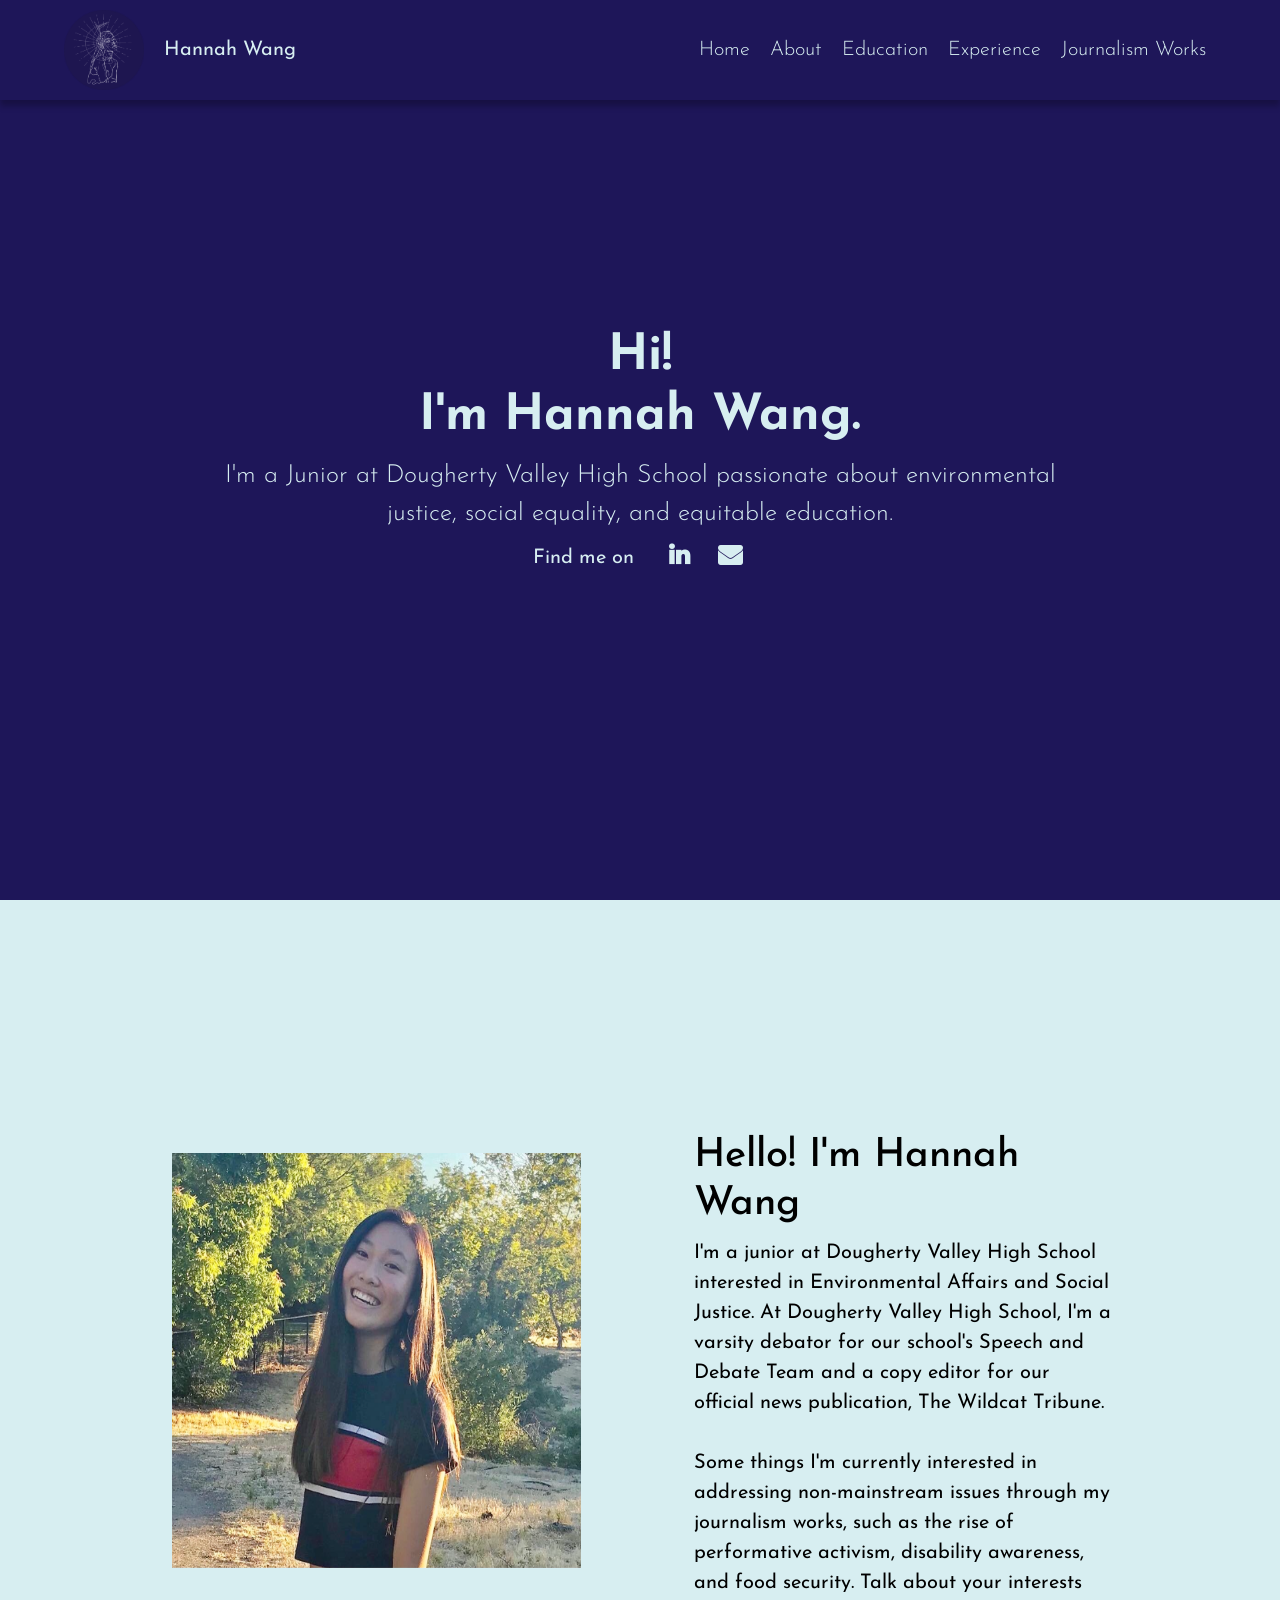
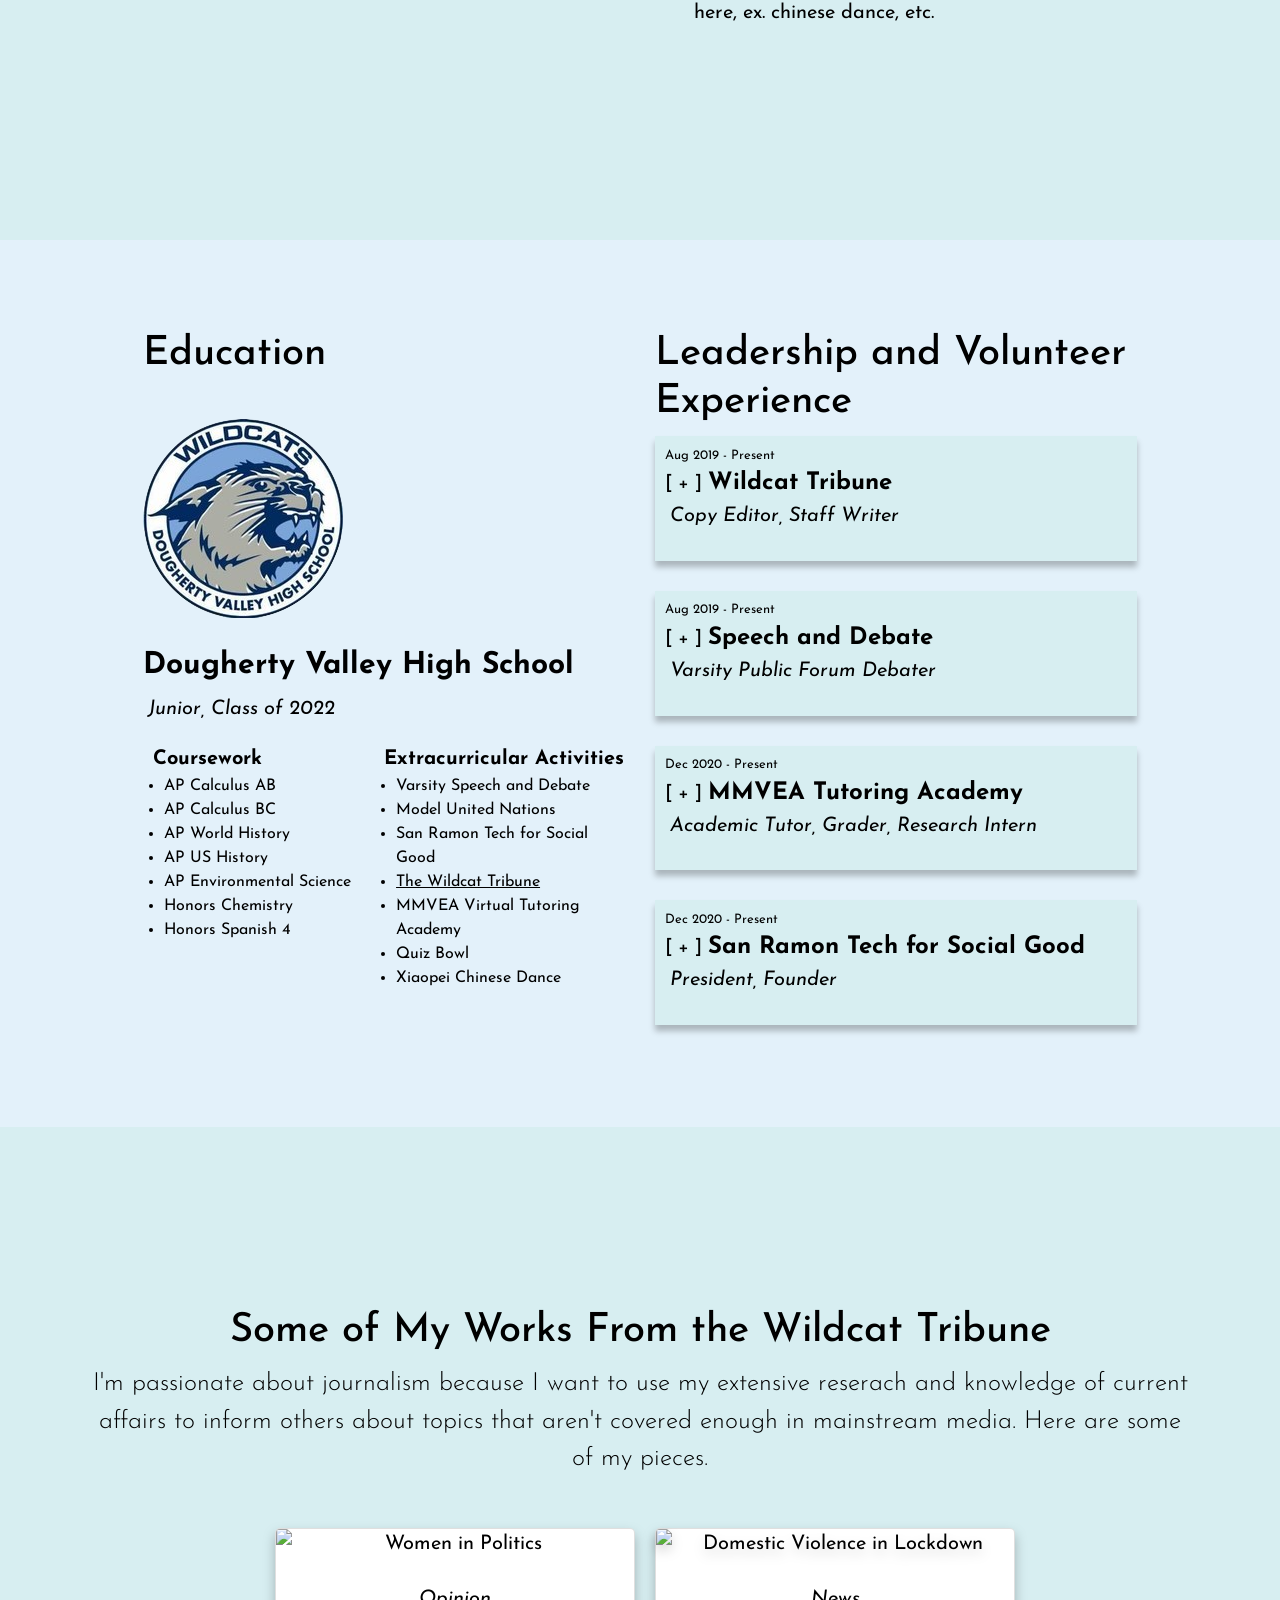
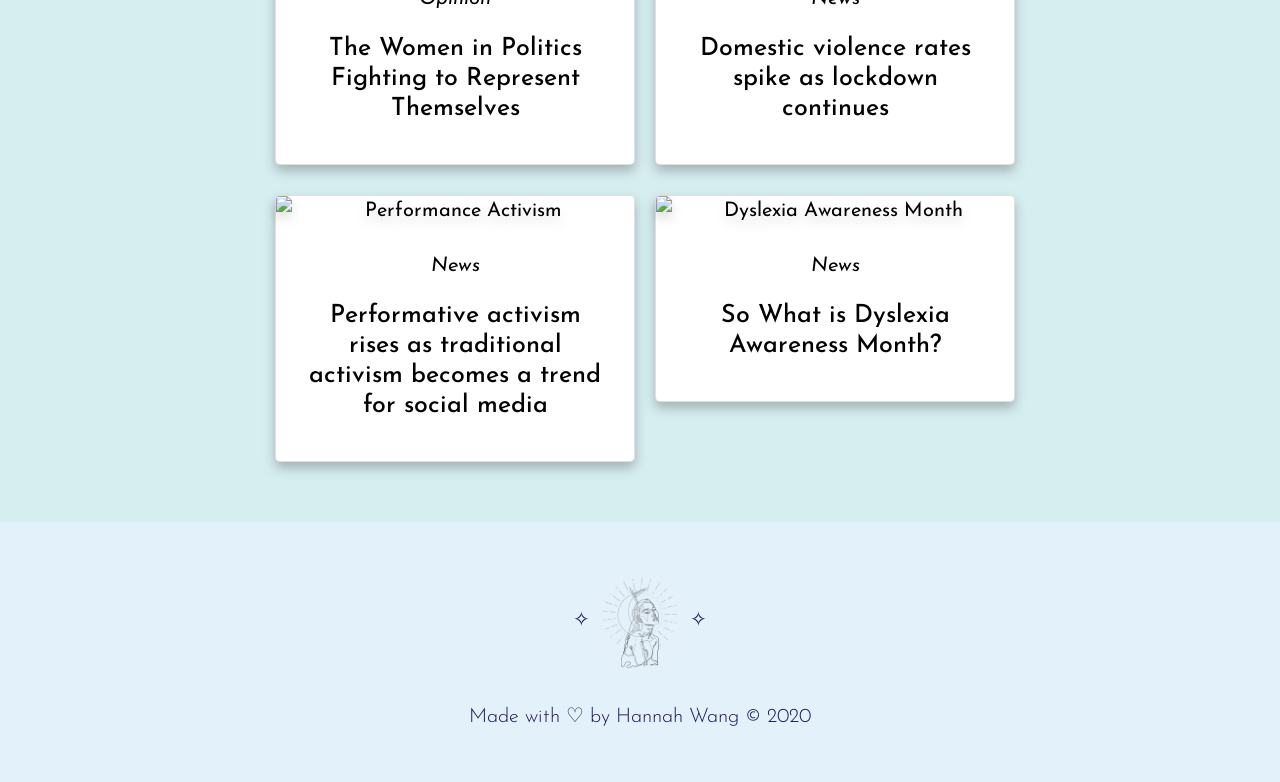
==== hannah-website/index.html @ 54537ebb "Add files via upload" ====
<!DOCTYPE html>
<html lang="en">
<!--  FONTS -->
<link rel="preconnect" href="https://fonts.gstatic.com">
<link href="https://fonts.googleapis.com/css2?family=Sintony:wght@400;700&display=swap" rel="stylesheet">
<link href="https://fonts.googleapis.com/css2?family=Josefin+Sans:wght@200&display=swap" rel="stylesheet">

<!-- Bootstrap CSS -->
<link rel="stylesheet" href="https://stackpath.bootstrapcdn.com/bootstrap/4.4.1/css/bootstrap.min.css" integrity="sha384-Vkoo8x4CGsO3+Hhxv8T/Q5PaXtkKtu6ug5TOeNV6gBiFeWPGFN9MuhOf23Q9Ifjh" crossorigin="anonymous">
<link rel="canonical" href="https://getbootstrap.com/docs/4.4/examples/cover/">

<!-- Custom styles + JS -->
<link href="styles.css" rel="stylesheet">
<script src="index.js" defer></script>

<!-- Font Awesome Icon Library -->
<link rel="stylesheet" href="https://cdnjs.cloudflare.com/ajax/libs/font-awesome/4.7.0/css/font-awesome.min.css">
<!-- <link rel="stylesheet" href="path/to/font-awesome/css/font-awesome.min.css"> -->

<!-- ADD FAVICON STUFF -->
<!-- <link rel="icon" type="image/png" href="images/cw-logo.png" sizes="196x196">
<link rel="icon" href="images/cw-logo.png"  sizes="40x40" type="image/png">
<link rel="icon" href="images/cw-logo.png"  sizes="16x16" type="image/png"> -->

<head>
    <meta charset="utf-8">
    <meta name="viewport" content="width=device-width, initial-scale=1.0">
    <meta name="description" content="All about Hannah Wang - experience, projects, interests, and more.">
    <meta name="author" content="Hannah Wang">
    <title>Hannah Wang | Personal Website</title>
</head>

<!-- Nav Bar Start -->
<header>
    <nav class="navbar navbar-expand-lg fixed-top h-center nav-width">
        <img src="logo.png" style="width: 80px"><a class="navbar-brand" href=""></a> Hannah Wang</a>
        <button class="navbar-toggler" type="button" data-toggle="collapse" data-target="#navbarNav" aria-controls="navbarNav" aria-expanded="false" aria-label="Toggle navigation">
          <span class="navbar-toggler-icon"></span>
        </button>
        <div class="collapse navbar-collapse nav-right" id="navbarNav">
          <ul class="navbar-nav" style="font-weight: 300">
            <li class="nav-item active">
              <a class="nav-link" href="">Home <span class="sr-only">(current)</span></a>
            </li>
            <li class="nav-item">
              <a class="nav-link" href="#about">About</a>
            </li>
            <li class="nav-item">
                <a class="nav-link" href="#education">Education</a>
              </li>
              <li class="nav-item">
                <a class="nav-link" href="#experience">Experience</a>
              </li>
            <li class="nav-item">
              <a class="nav-link" href="#works">Journalism Works</a>
            </li>
          </ul>
        </div>
      </nav>
</header>
<!-- Nav Bar End -->


<body>
    <!-- Jumbotron start -->
    <div class="jumbotron jumbotron-fluid" 
    style=" height:100vh;
                width: 100%;
                display: flex;
                text-align: center;
                align-items: center;
                background-color: #1e1659;
                color: #d7eef1">
        <div class="container">
          <h1 class="title"><b>Hi! <br>I'm Hannah Wang.</b></h1>
          <p class="lead" style="width: 80%; margin: auto;">
              I'm a Junior at <a href="https://www.dvhigh.net" target="_blank" style="color:#d7eef1;">Dougherty Valley High School</a> passionate about environmental justice, social equality, and equitable education.
          </p>
          Find me on  &nbsp; &nbsp; <a href="https://www.linkedin.com/in/hannahwangg/" target="_blank"><i class="fa fa-linkedin"  style="font-size:24px; color:#d7eef1; font-weight: bold;"></i></a>
          &nbsp; <a href="mailto:hannahywang2004@gmail.com" target="_blank" ><i class="fa fa-envelope" style="font-size: 24px; color:#d7eef1; font-weight: bold;"></i></a>
        </div>
    </div>
    <!-- Jumbotron end -->

    <!-- About Me start-->
    <div class="about h-center about-width" id="about">
        <div class="row" style="height: 100vh; display: flex; align-items: center">
            <div class="col-sm-12 col-md-5 h-center">
                <img src="headshot1.png" class="headshot" alt="Hannah Wang's headshot" style="height:415px; max-width: 100%;"><br><br>
            </div>
            <div class="col-sm-12 col-md-5 h-center justify-content-center" style="padding: 20px 10px;">
                <!-- <span> -->
                    <h2>Hello! I'm Hannah Wang</h2>
                    <p>
                        <!-- TO-DO: finish About-->
                        I'm a junior at Dougherty Valley High School interested in Environmental Affairs and Social Justice.
                        At Dougherty Valley High School, I'm a varsity debator for our school's <a href="http://dvspeechanddebate.com/" target="_blank">Speech and Debate Team</a> and a copy editor for our official news publication, <a href="https://thewildcattribune.com/" target="_blank">The Wildcat Tribune</a>.
                        <br><br>
                        Some things I'm currently interested in addressing non-mainstream issues through my journalism works, such as the rise of performative activism, disability awareness, and food security. 
                        Talk about your interests here, ex. chinese dance, etc.
                        
                        <!-- <a><i class="fa fa-instagram">Hi</i></a> -->

                    </p>
                <!-- </span> -->
            </div>
        </div>
    </div>
    <!-- About Me end -->

    <!-- Edu/Experience Start -->
    <div class="edu-exp-container" style="background-color:  #e3f1fa;">
        <div class="row" style="width: 80%; margin: auto; padding-bottom: 8%">
          <div class="col-md-6 col-sm-12 h-center w-95" id="education">
            <br><br><br>
            <h2>Education</h2><br>
            <img src="images/dv-logo.png" alt="Dougherty Valley HS logo"><br><br>
            <h4><b>Dougherty Valley High School</b></h4>
            <p><i>Junior, Class of 2022</i></p>
            <div style='float:left; width:50%; padding: 0 2%;'>
                <b>Coursework</b>
                <ul style="padding-left: 5%; font-size: 16px">
                    <li>AP Calculus AB</li>
                    <li>AP Calculus BC</li>
                    <li>AP World History</li>
                    <li>AP US History</li>
                    <li>AP Environmental Science</li>
                    <li>Honors Chemistry</li>
                    <li>Honors Spanish 4</li>
                    <!-- TO-DO: Add stuff -->
                </ul>
            </div>
            
            <div style='float:left; width:50%;'>
                <b>Extracurricular Activities</b>
                <ul style="padding-left: 5%; font-size: 16px">
                    <li>Varsity Speech and Debate</li>
                    <li>Model United Nations</li>
                    <li>San Ramon Tech for Social Good</li>
                    <li><a href="https://thewildcattribune.com/" style="text-decoration: underline; color: black">The Wildcat Tribune</a></li>
                    <li>MMVEA Virtual Tutoring Academy</li>
                    <li>Quiz Bowl</li>
                    <li>Xiaopei Chinese Dance</li>
                    <!-- TO-DO: Add stuff -->
                </ul>
            </div>
          </div>
          <div class="col-md-6 col-sm-12 h-center w-95" id="experience">
            <br><br><br>
            <h2>Leadership and Volunteer Experience</h2>

                <!-- Tribune -->
                <div class="card" 
                     style="
                        border-radius: 0px; 
                        border: 0px; 
                        background-color:#d7eef1;
                        box-shadow: 0px 6px 6px rgba(0, 0, 0, 0.25);
                        padding: 2% 2%;
                        ">
                    <span style="font-size: small">Aug 2019 - Present</span>
                    <div>
                        <span id="tribune" onclick="expandtribune()">[ + ]</span>
                        <span style="font-size: 24px;"> <b>Wildcat Tribune</b></span>
                    </div>
                    <p><i>Copy Editor, Staff Writer</i></p>
                    <div id="tribune-desc" style="display: none">
                        <!-- TO-DO: Add experience description -->
                        The Wildcat Tribune is the SNO distinguished and Dean Lesher awarded official news publication of Dougherty Valley High School
                        As a staff writer, I: 
                        <ul> 
                            <li>Write news articles, opinion pieces, and reviews on modern and uncovered issues (ex. Disability Awareness, 5+ pieces).</li>
                            <li>Collaborate with other staff writers and editors on a daily basis to write and edit stories.</li>
                            <li>Interview important community figures and national organizations.</li>
                            <li>Extensively research and investigate online and in-person for my stories.</li>
                            <li>Collaborate with staffers of the Multimedia/Web Features team to produce exclusive features (ex. Humans of DV).</li>
                        </ul>
                    </div>
                </div>
                <br>
                <!-- TO-DO: Experience 2 -->
                <div class="card" 
                     style="
                        border-radius: 0px; 
                        border: 0px; 
                        box-shadow: 0px 6px 6px rgba(0, 0, 0, 0.25);
                        background-color: #d7eef1;
                        padding: 2% 2%;
                        ">
                    <span style="font-size: small">Aug 2019 - Present</span>
                    <div>
                        <span id="two" onclick="expandtwo()">[ + ]</span>
                        <span style="font-size: 24px"> <b>Speech and Debate</b></span>
                    </div>
                    <p><i>Varsity Public Forum Debater</i></p>
                    <div id="two-desc" style="display: none">
                        <!-- TO-DO: Add experience description -->
                    <ul>
                        <li>Competing at notable debate tournaments on the national circuit and advancing to elimination rounds (ex. University of Pacific). </li>
                        <li>Ranked top 15 team in the nation.</li>
                        <li>Earning top speaker awards at national invitationals (11th, James Logan)</li>
                        <li>Researching and debating new topics every month with connections to economics, the environment, and foreign and national policy.</li>
                        <li>Using research to spread awareness of the world's problems in various other activities (ex. Journalism and Model United Nations).</li>
                    </ul>    
                </div>
                </div>
                <br>
                <!-- TO-DO: Experience 3 -->
                <div class="card" 
                     style="
                        border-radius: 0px; 
                        border: 0px; 
                        box-shadow: 0px 6px 6px rgba(0, 0, 0, 0.25);
                        background-color: #d7eef1;
                        padding: 2% 2%;
                        ">
                    <span style="font-size: small">Dec 2020 - Present</span>
                    <div>
                        <span id="three" onclick="expandthree()">[ + ]</span>
                        <span style="font-size: 24px"> <b>MMVEA Tutoring Academy</b></span>
                    </div>
                    <p><i>Academic Tutor, Grader, Research Intern</i></p>
                    <div id="three-desc" style="display: none">
                        <!-- TO-DO: Add experience description -->
                     MMVEA Virtual Tutoring Academy provides educational resources, lessons, and homework plans for underprivileged and disabled students all across the nation.
                        <li>Tutors two times a week to help students develop and perfect various mathematical concepts.</li>
                        <li>Researches different mathematical concepts and creates supplemental homework.</li>
                    </div>
                </div>
                <br>
                <!-- TO-DO: Experience 4 -->
                <div class="card" 
                     style="
                        border-radius: 0px; 
                        border: 0px; 
                        box-shadow: 0px 6px 6px rgba(0, 0, 0, 0.25);
                        background-color: #d7eef1;
                        padding: 2% 2%;
                        ">
                    <span style="font-size: small">Dec 2020 - Present</span>
                    <div>
                        <span id="four" onclick="expandfour()">[ + ]</span>
                        <span style="font-size: 24px"> <b>San Ramon Tech for Social Good</b></span>
                    </div>
                    <p><i>President, Founder</i></p>
                    <div id="four-desc" style="display: none">
                        <!-- TO-DO: Add experience description -->
                    <li>Founder of the organization.</li>
                    <li>Utilizes Canva to make attractive, marketing<a href="https://www.instagram.com/techforsocialgoodsr/" target="_blank"> social media posts.</a></li>
                        <li>Teaches aspiring coders web development strategies and skills.</li>
                    <li>Builds high-quality and modern technological resources for the organizations and nonprofits of the Tri-Valley community.
                    <li>Utilizes simple HTML, CSS, and Javascript to create clean and responsive technology.</li>
                    </div>
                </div>
          </div>
        </div>
    </div>
    <!-- Edu/Experience end -->
    <br><br><br>
    <!-- My Work Start -->
    <div class="container">
        <div class="works text-center h-center" id="works" >
            <br><br><br>
            <h2>Some of My Works From the Wildcat Tribune</h2>
            <p class="lead">
                I'm passionate about journalism because I want to use my extensive reserach and knowledge of current affairs to inform others about topics that aren't covered enough in mainstream media. Here are some of my pieces.
            </p>
            <br>
            <div class="row justify-content-center">
                <!-- Women in Politics Article start -->
                <div class="col-md-4">
                    <a href="https://thewildcattribune.com/10047/opinion/the-presence-of-women-in-politics-will-allow-women-to-represent-themselves/" target="_blank">
                        <div class="card" 
                         style="width: 18em;
                                filter: drop-shadow(0px 6px 6px rgba(0, 0, 0, 0.25));
                        ">
                            <img src="https://thewildcattribune.com/wp-content/uploads/2020/10/50330861953_d2ab555106_c-e1602313661544.jpg" class="card-img-top" alt="Women in Politics" tyle="filter: drop-shadow(0px 6px 6px rgba(0, 0, 0, 0.15));">
                            <div class="card-body">
                                <p><i>Opinion</i></p>
                                <h5 class="card-title">
                                    The Women in Politics Fighting to Represent Themselves 
                                </h5>
                            </div>
                        </div>
                    </a>
                </div>
                <!-- Women in Politics Article end -->

                <!-- Dom Violence Article start -->
                <div class="col-md-4">
                    <a href="https://thewildcattribune.com/9349/issue-9/domestic-violence-rates-spike-as-lockdown-continues/" target="_blank">
                        <div class="card" 
                         style="width: 18em;
                                filter: drop-shadow(0px 6px 6px rgba(0, 0, 0, 0.25));
                        ">
                            <img src="https://thewildcattribune.com/wp-content/uploads/2020/05/Home-Sweet-Home-675x900.png" class="card-img-top" alt="Domestic Violence in Lockdown" style="filter: drop-shadow(0px 6px 6px rgba(0, 0, 0, 0.15));">
                            <div class="card-body">
                                <p><i>News</i></p>
                                <h5 class="card-title">
                                    Domestic violence rates spike as lockdown continues                                
                                </h5>
                            </div>
                        </div>
                    </a>
                </div>
            </div>
            <!-- Dom Violence Article end -->

            <br>
            <!-- Performance Activism Article start -->
            <div class="row justify-content-center">
                <div class="col-md-4">
                    <a href="https://thewildcattribune.com/10174/news/performative-activism-rises-as-traditional-activism-becomes-a-trend-for-social-media/" target="_blank">
                        <div class="card" 
                         style="width: 18em;
                                filter: drop-shadow(0px 6px 6px rgba(0, 0, 0, 0.25));
                        ">
                            <img src="https://thewildcattribune.com/wp-content/uploads/2020/10/50493058587_aefa9e11bf_o.jpg" class="card-img-top" alt="Performance Activism" style="filter: drop-shadow(0px 6px 6px rgba(0, 0, 0, 0.15));">
                            <div class="card-body">
                                <p><i>News</i></p>
                                <h5 class="card-title">
                                    Performative activism rises as traditional activism becomes a trend for social media
                                </h5>
                            </div>
                        </div>
                    </a>
                </div>
                <!-- Performance Activism Article end -->


                <!-- Dyslexia Article start-->
                <div class="col-md-4">
                    <a href="https://thewildcattribune.com/7648/news/printing-to-speaking-spreading-awareness-about-dyslexia-awareness-month/" target="_blank">
                        <div class="card" 
                         style="width: 18em;
                                filter: drop-shadow(0px 6px 6px rgba(0, 0, 0, 0.25));
                        ">
                            <img src="https://static1.squarespace.com/static/5863e044725e257cee210d45/5863e171414fb56e15e5ecc0/5d9b7f59441b4941b1c8b574/1571854296483/Instagram+Dyslexia+Awareness+Month+%281%29.png?format=1500w" class="card-img-top" alt="Dyslexia Awareness Month" style="filter: drop-shadow(0px 6px 6px rgba(0, 0, 0, 0.15));">
                            <div class="card-body">
                                <p><i>News</i></p>
                                <h5 class="card-title">
                                    So What is Dyslexia Awareness Month?                               
                                </h5>
                            </div>
                        </div>
                    </a>
                </div>
                <!-- Dyslexia Article end-->

            </div>
        </div>
    </div>
    <!-- My Work End -->
    <br><br>
    <!-- Footer -->
    <div style="background-color:  #e3f1fa; color:#1e1659; max-width: 100%; max-height: 100%; padding-top: 20px;">
    <footer class="footer">
        <br>
        <p class="mobile" style="text-align: center; font-weight: 300;">
            <a href="" style="color: #1e1659;">
                ✧<img src="logo1.png" style="width: 100px;" alt="logo">✧
            </a>
            <br><br>
            Made with ♡ by Hannah Wang &copy; 2020
    </footer>
</br>
</div>
</body>

<!-- BOOTSTRAP JS -->
<script src="https://code.jquery.com/jquery-3.4.1.slim.min.js" integrity="sha384-J6qa4849blE2+poT4WnyKhv5vZF5SrPo0iEjwBvKU7imGFAV0wwj1yYfoRSJoZ+n" crossorigin="anonymous"></script>
<script src="https://cdn.jsdelivr.net/npm/popper.js@1.16.0/dist/umd/popper.min.js" integrity="sha384-Q6E9RHvbIyZFJoft+2mJbHaEWldlvI9IOYy5n3zV9zzTtmI3UksdQRVvoxMfooAo" crossorigin="anonymous"></script>
<script src="https://stackpath.bootstrapcdn.com/bootstrap/4.4.1/js/bootstrap.min.js" integrity="sha384-wfSDF2E50Y2D1uUdj0O3uMBJnjuUD4Ih7YwaYd1iqfktj0Uod8GCExl3Og8ifwB6" crossorigin="anonymous"></script>

</html>
---- hannah-website/styles.css ----
/* 
*Globals 
*/
html,
/* nav, */
body {
  background-color: #d7eef1;
  text-shadow: none;
  background-repeat: repeat;
  background-size: cover;
  color: black;
  /* font-family: 'Poppins', sans-serif; */
  font-family: 'Josefin Sans', sans-serif;
  font-weight: 400;
  font-size: 20px;
  scroll-behavior: smooth;
  box-shadow: 0px 6px 6px rgba(0, 0, 0, 0.25);
}

    
}
h1, h2, h3, h4, h5, h6 {
    /* font-family: 'Quattrocento', serif; */
    font-family: 'Sintony', sans-serif;
    font-weight: 700;
    /* text-transform: uppercase; */
    letter-spacing: 1px;
}

.width-80 {
    width: 80%;
}

.w-95 {
    width: 95%;
}

.h-center {
    margin-left: auto;
    margin-right: auto;
}

.btn-primary {
    /* background: #4A4C71; */
    border-radius: 50px;
    border: 0px;
}

.btn-text {
    /* color: #FFF7EE; */
    font-size: 16px;
}

.btn-primary:hover {
    /* background: #4A4C71; */
}

.btn-text:hover {
    text-decoration: none;
    /* color: #FFF7EE; */
}

.btn {
    letter-spacing: 4px;
}

ul{
    margin-left: 0px;
  }

a {
    text-decoration: none;
    color: black;
}

a:hover {
    /* text-decoration: none; */
    color: #4A4C71;
}
i{
    padding-top: 10px;
    padding-right: 5px;
    padding-left: 5px;
}

.fa:hover {
    border-bottom: 4px solid #d7eef1;
}

/* 
* NAV BAR 
*/
.navbar {
    box-shadow: 0px 6px 6px rgba(0, 0, 0, 0.25);
    background-color: #1e1659;
    color: #d7eef1;
}

.nav-width {
    padding-left: 5%;
    padding-right: 5%;
}
.nav-right {
    display: flex;
    justify-content: flex-end;
}

@media screen and (max-width: 600px) {
    .nav-right {
        display: flex;
        justify-content: center;
    }
}

.nav-link {
    color: #d7eef1;
}
.nav-link:hover, .nav-link:focus {
    border-bottom: 3px
    solid #1e1659;
}

.navbar.scrolled{
    background-color:#cde3e6 !important;
    transition: background-color 200ms linear;
    color: #1e1659;
  }

.navbar.scrolled .nav-link{
    color: #1e1659;
}


/* 
* JUMBOTRON 
*/
.icon {
    /* color: rgb(255,241,224); */
    padding: 0 1%;
}


/* 
* ABOUT 
*/
.about {
    height: 100vh;
    width: 100%;
    display: flex;
    align-items: center;
}

.resume-button {
    position: absolute;
    width: 200px;
    height: 45px;


    background: #4A4C71;
    border-radius: 50px;
}

.about-width {
    width: 80%;
}

.headshot {
    width: 100%;
    display: flex;
    justify-content: center;
    align-items: center;
}

@media screen and (max-width: 600px) {
    /* Place the timelime to the left */
    .about {
        height: 100%;
        font-size: 16px;
        width: 90%;
    }

    .headshot {
        width: 90vw;
    }

a:hover, a:focus {
    border-bottom: 3px solid #1e1659;
    color:#d7eef1;
}
/*
* Education/Experience
*/
.exp-card {
    border-radius: 0px;
    background-color: antiquewhite;
    width: 100%;
    height: 100%;
    border: 1px solid black;
}

/*
* Education/Experience
*/
.works {
    height: 100vh;
    padding: 5% 0;
}

.edu-exp-container {
    background-color: white;
    width: 100%;
}
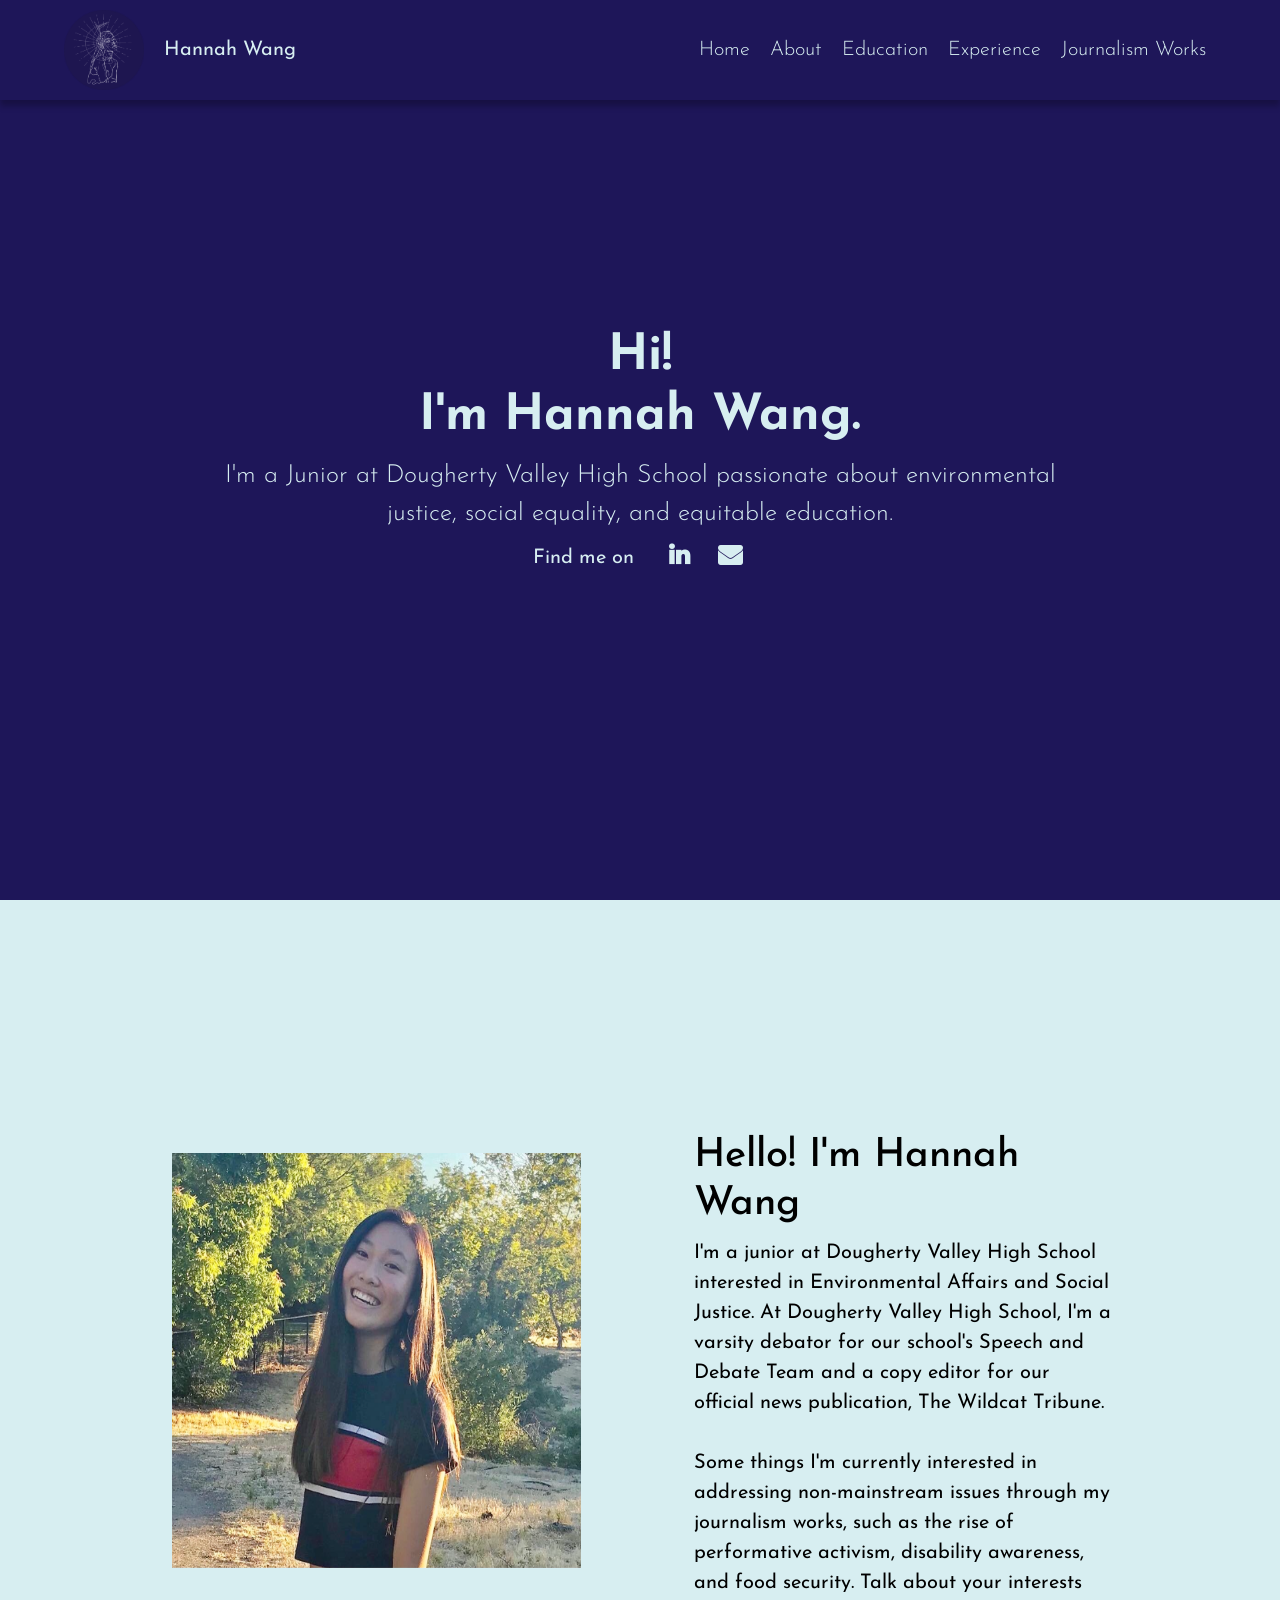
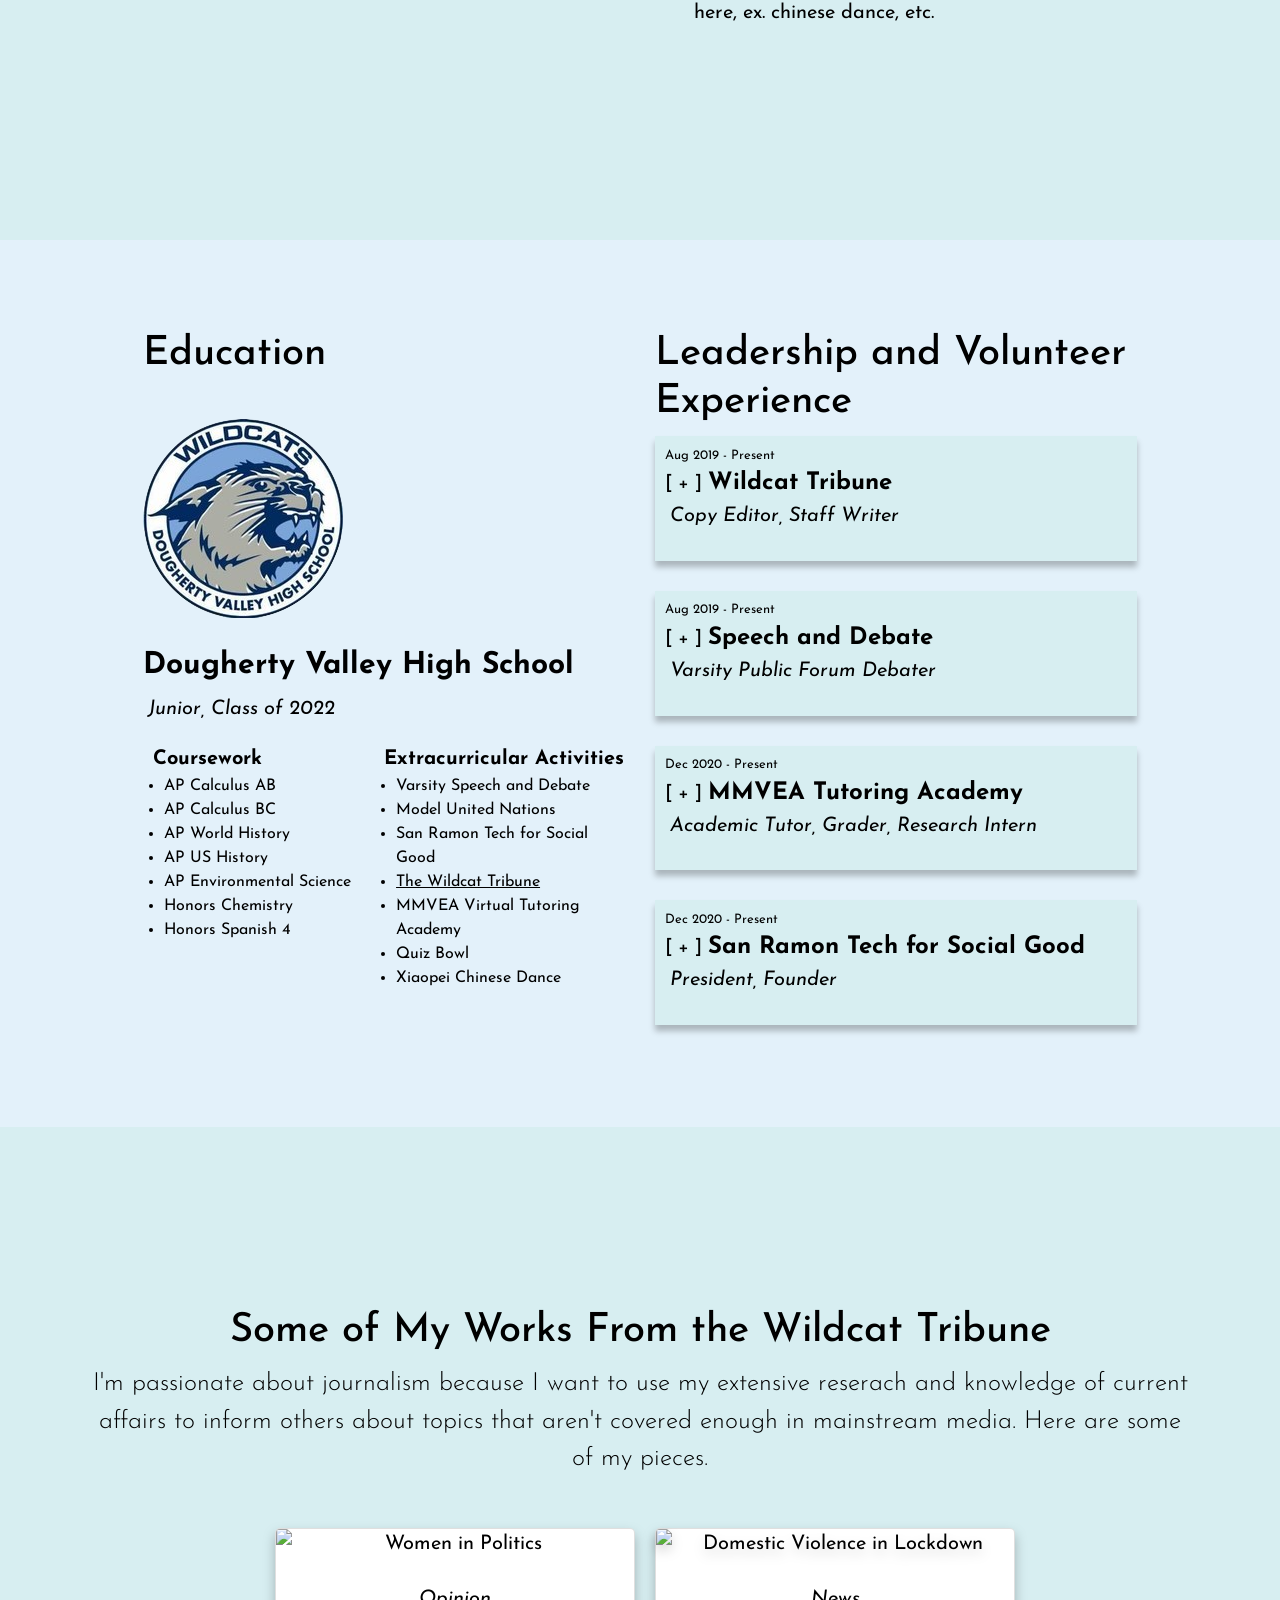
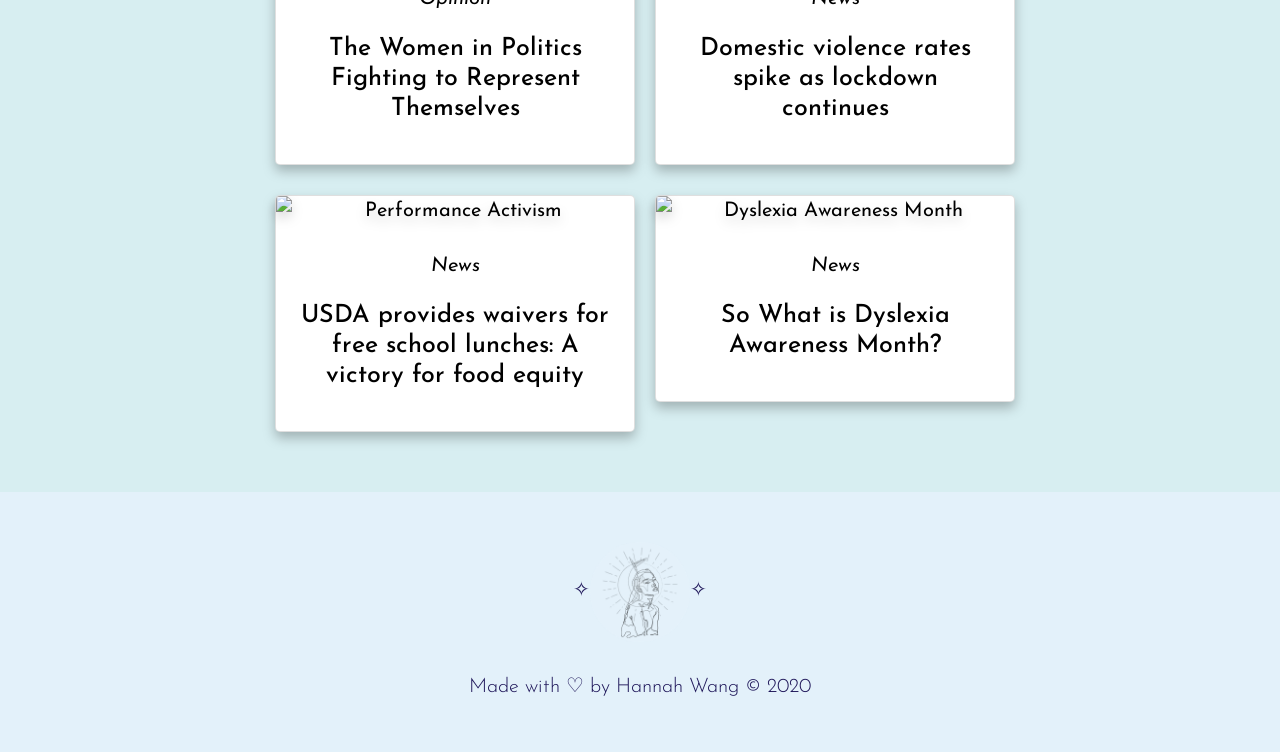
==== commit a65829f8: "Update index.html" ====
--- a/hannah-website/index.html
+++ b/hannah-website/index.html
@@ -310,16 +310,16 @@
             <!-- Performance Activism Article start -->
             <div class="row justify-content-center">
                 <div class="col-md-4">
-                    <a href="https://thewildcattribune.com/10174/news/performative-activism-rises-as-traditional-activism-becomes-a-trend-for-social-media/" target="_blank">
+                    <a href="https://thewildcattribune.com/11066/news/usda-provides-waivers-for-free-school-lunches-a-victory-for-food-equity/" target="_blank">
                         <div class="card" 
                          style="width: 18em;
                                 filter: drop-shadow(0px 6px 6px rgba(0, 0, 0, 0.25));
                         ">
-                            <img src="https://thewildcattribune.com/wp-content/uploads/2020/10/50493058587_aefa9e11bf_o.jpg" class="card-img-top" alt="Performance Activism" style="filter: drop-shadow(0px 6px 6px rgba(0, 0, 0, 0.15));">
+                            <img src="https://thewildcattribune.com/wp-content/uploads/2021/02/50906214281_7ab40fb254_o.jpg" class="card-img-top" alt="Performance Activism" style="filter: drop-shadow(0px 6px 6px rgba(0, 0, 0, 0.15));">
                             <div class="card-body">
                                 <p><i>News</i></p>
                                 <h5 class="card-title">
-                                    Performative activism rises as traditional activism becomes a trend for social media
+                                   USDA provides waivers for free school lunches: A victory for food equity
                                 </h5>
                             </div>
                         </div>
@@ -372,4 +372,4 @@
 <script src="https://cdn.jsdelivr.net/npm/popper.js@1.16.0/dist/umd/popper.min.js" integrity="sha384-Q6E9RHvbIyZFJoft+2mJbHaEWldlvI9IOYy5n3zV9zzTtmI3UksdQRVvoxMfooAo" crossorigin="anonymous"></script>
 <script src="https://stackpath.bootstrapcdn.com/bootstrap/4.4.1/js/bootstrap.min.js" integrity="sha384-wfSDF2E50Y2D1uUdj0O3uMBJnjuUD4Ih7YwaYd1iqfktj0Uod8GCExl3Og8ifwB6" crossorigin="anonymous"></script>
 
-</html>+</html>
